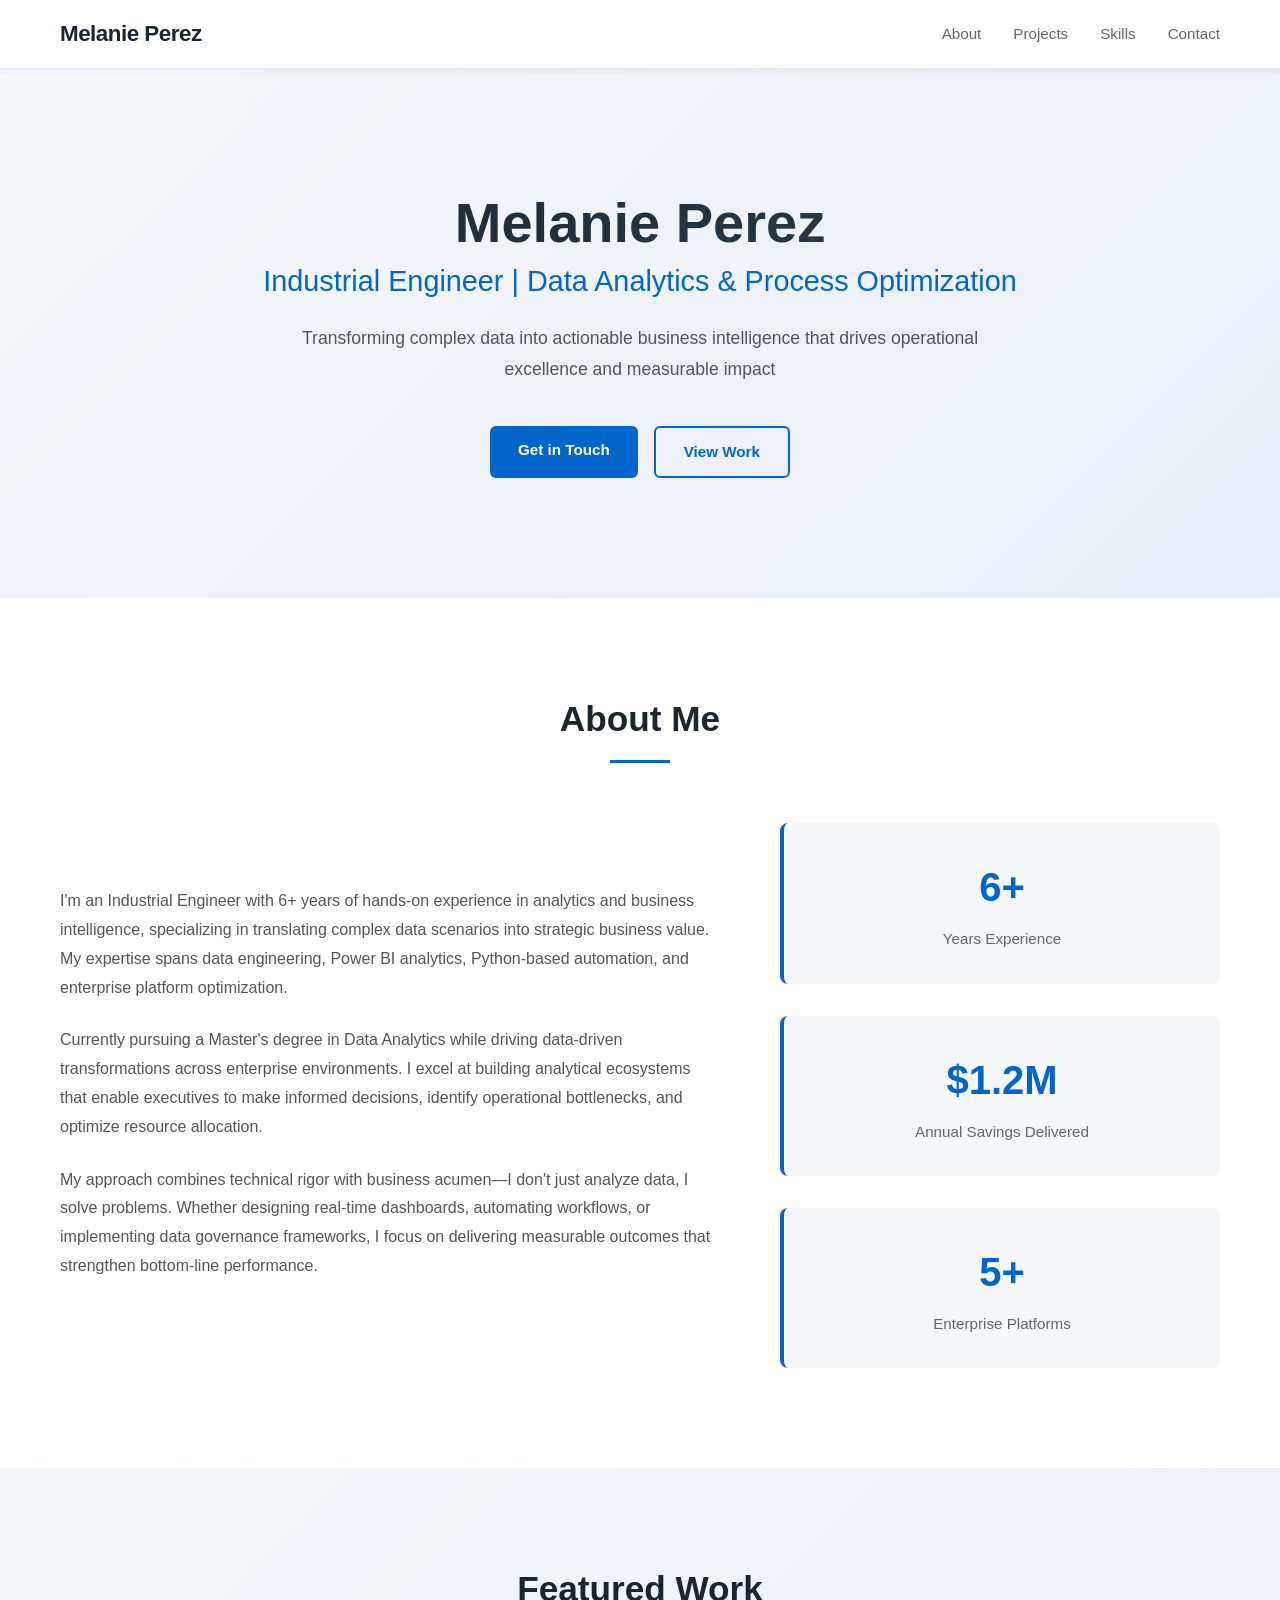
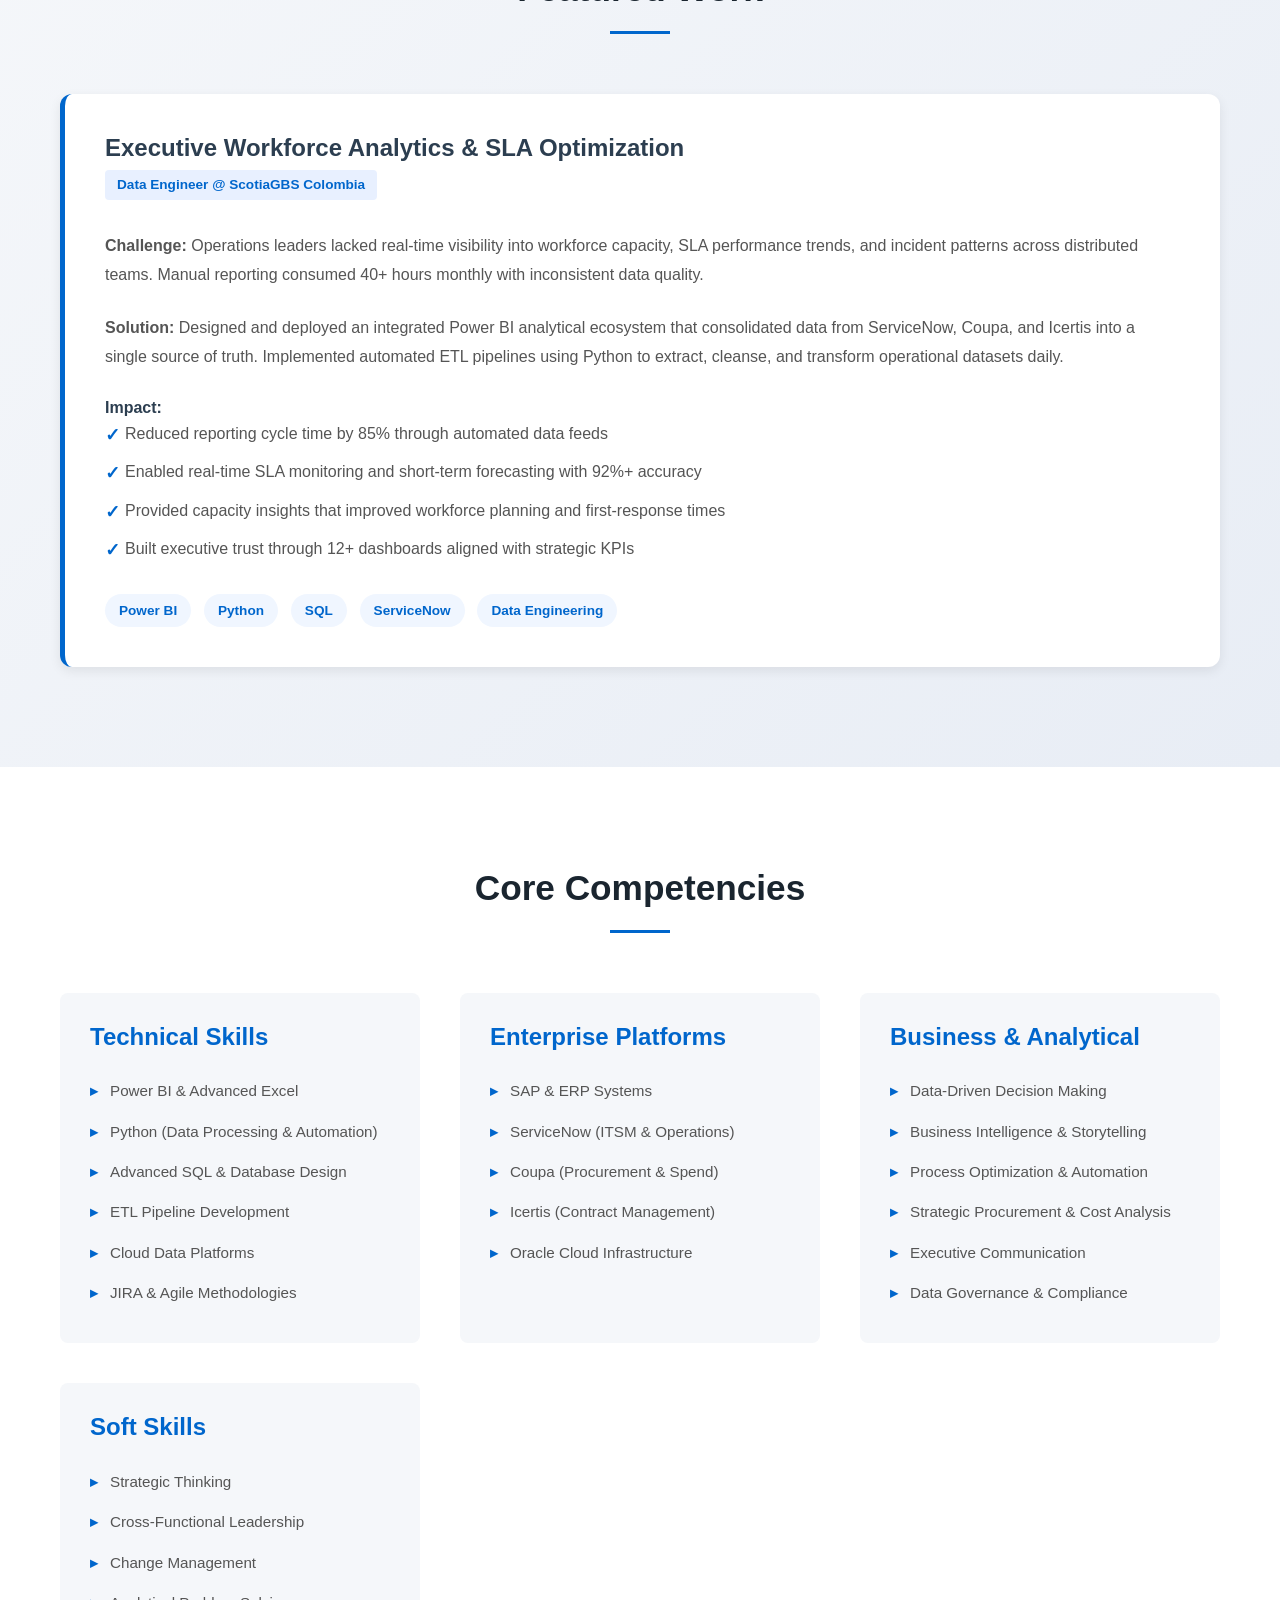
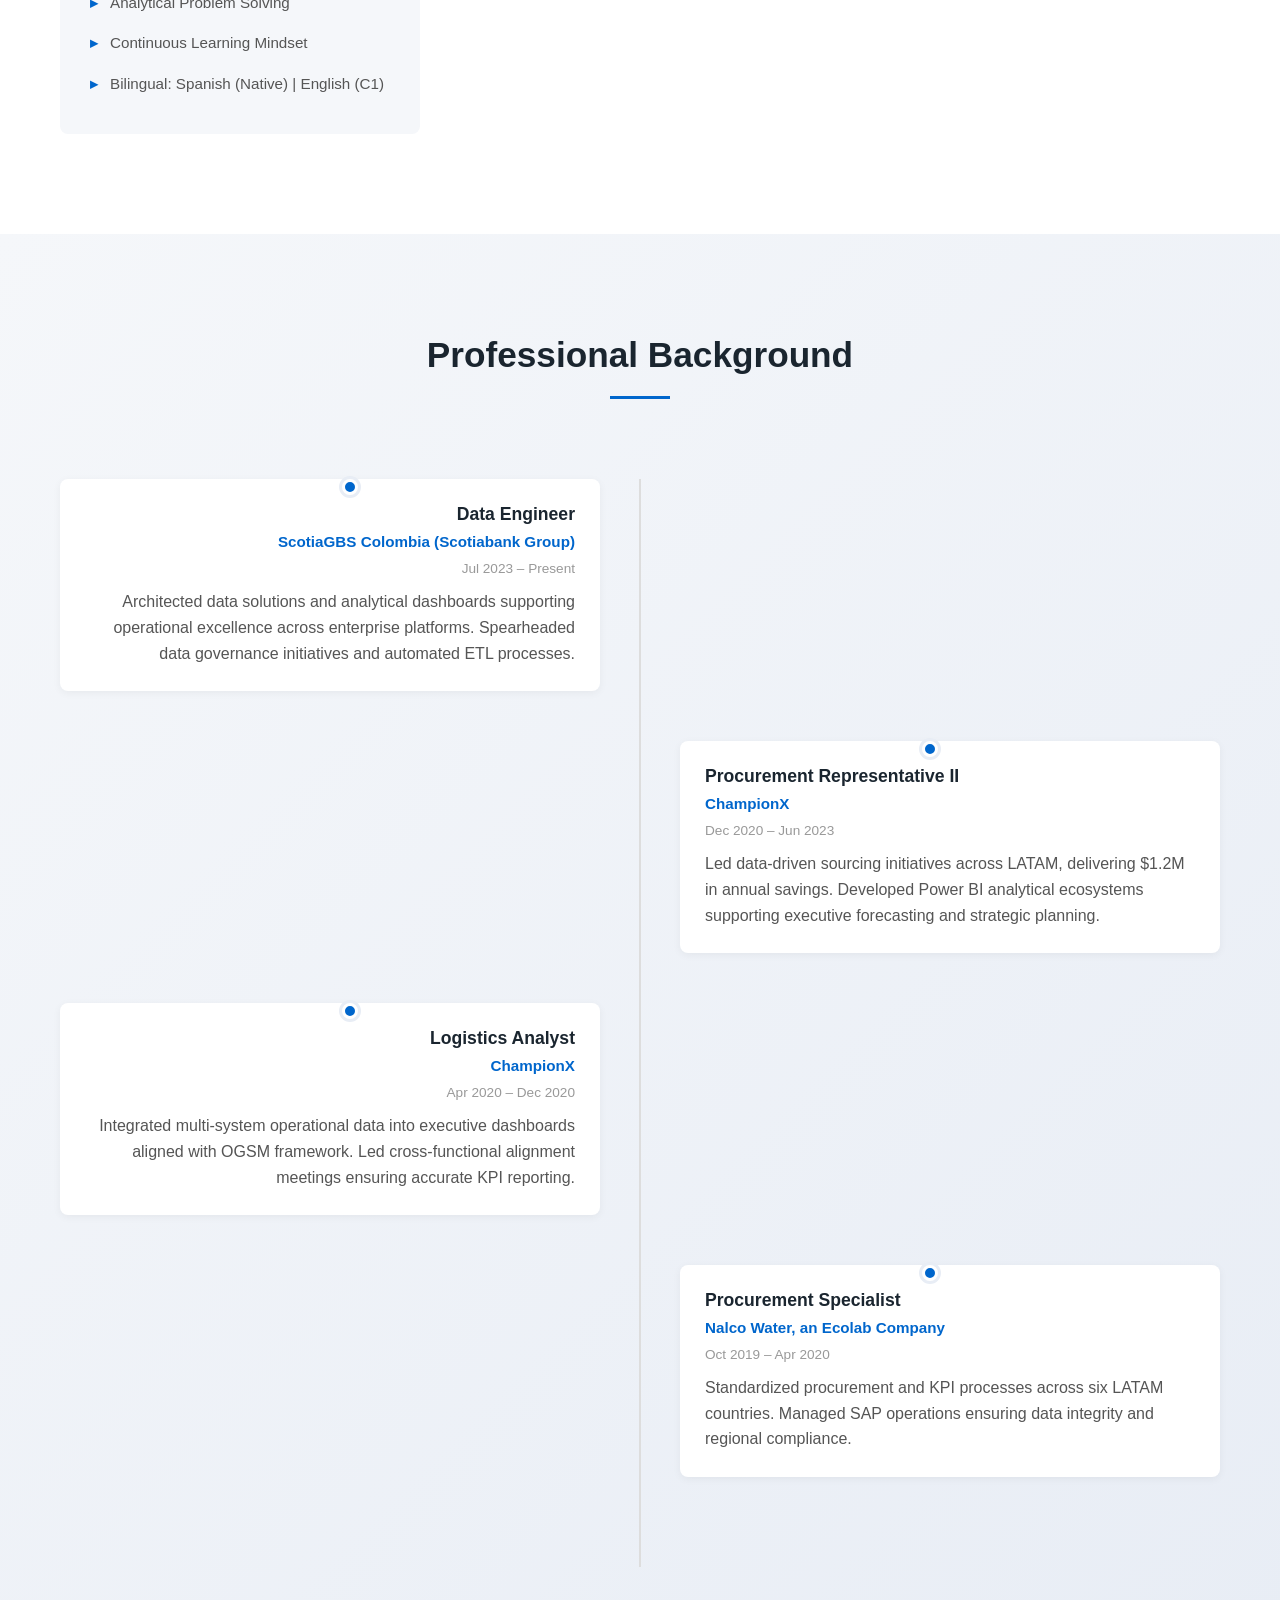
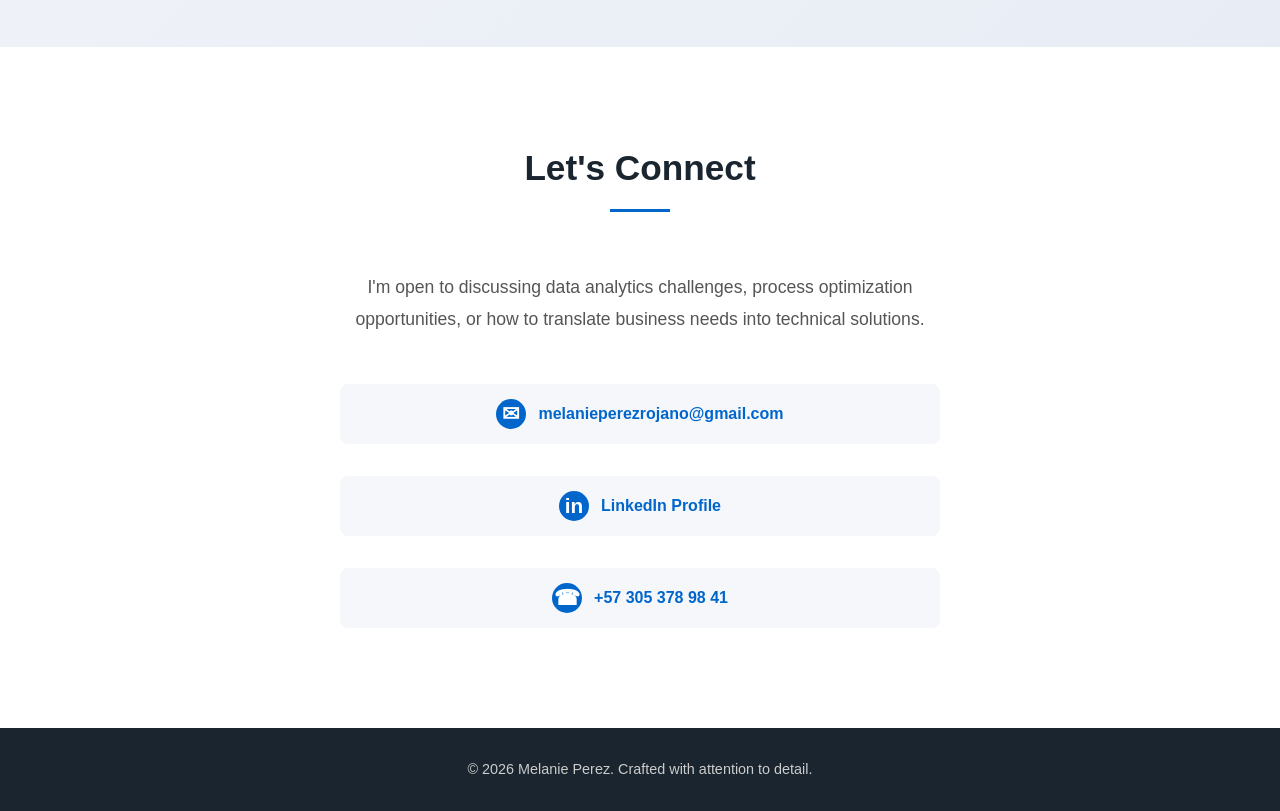
==== index.html @ 0c7823be "Add files via upload" ====
<!DOCTYPE html>
<html lang="en">
<head>
    <meta charset="UTF-8">
    <meta name="viewport" content="width=device-width, initial-scale=1.0">
    <title>Melanie Perez | Data Analytics & Process Optimization</title>
    <link rel="stylesheet" href="style.css">
</head>
<body>
    <!-- Navigation -->
    <nav class="navbar">
        <div class="container">
            <div class="nav-brand">Melanie Perez</div>
            <ul class="nav-links">
                <li><a href="#about">About</a></li>
                <li><a href="#projects">Projects</a></li>
                <li><a href="#skills">Skills</a></li>
                <li><a href="#contact">Contact</a></li>
            </ul>
        </div>
    </nav>

    <!-- Hero Section -->
    <section class="hero">
        <div class="container">
            <div class="hero-content">
                <h1>Melanie Perez</h1>
                <h2>Industrial Engineer | Data Analytics & Process Optimization</h2>
                <p class="hero-tagline">Transforming complex data into actionable business intelligence that drives operational excellence and measurable impact</p>
                <div class="hero-cta">
                    <a href="#contact" class="btn btn-primary">Get in Touch</a>
                    <a href="#projects" class="btn btn-secondary">View Work</a>
                </div>
            </div>
        </div>
    </section>

    <!-- About Section -->
    <section id="about" class="about">
        <div class="container">
            <h2 class="section-title">About Me</h2>
            <div class="about-content">
                <div class="about-text">
                    <p>I'm an Industrial Engineer with 6+ years of hands-on experience in analytics and business intelligence, specializing in translating complex data scenarios into strategic business value. My expertise spans data engineering, Power BI analytics, Python-based automation, and enterprise platform optimization.</p>
                    
                    <p>Currently pursuing a Master's degree in Data Analytics while driving data-driven transformations across enterprise environments. I excel at building analytical ecosystems that enable executives to make informed decisions, identify operational bottlenecks, and optimize resource allocation.</p>
                    
                    <p>My approach combines technical rigor with business acumen—I don't just analyze data, I solve problems. Whether designing real-time dashboards, automating workflows, or implementing data governance frameworks, I focus on delivering measurable outcomes that strengthen bottom-line performance.</p>
                </div>
                <div class="about-metrics">
                    <div class="metric">
                        <span class="metric-number">6+</span>
                        <span class="metric-label">Years Experience</span>
                    </div>
                    <div class="metric">
                        <span class="metric-number">$1.2M</span>
                        <span class="metric-label">Annual Savings Delivered</span>
                    </div>
                    <div class="metric">
                        <span class="metric-number">5+</span>
                        <span class="metric-label">Enterprise Platforms</span>
                    </div>
                </div>
            </div>
        </div>
    </section>

    <!-- Featured Project -->
    <section id="projects" class="featured-project">
        <div class="container">
            <h2 class="section-title">Featured Work</h2>
            <div class="project-card">
                <div class="project-header">
                    <h3>Executive Workforce Analytics & SLA Optimization</h3>
                    <span class="project-role">Data Engineer @ ScotiaGBS Colombia</span>
                </div>
                <div class="project-body">
                    <p class="project-challenge"><strong>Challenge:</strong> Operations leaders lacked real-time visibility into workforce capacity, SLA performance trends, and incident patterns across distributed teams. Manual reporting consumed 40+ hours monthly with inconsistent data quality.</p>
                    
                    <p class="project-solution"><strong>Solution:</strong> Designed and deployed an integrated Power BI analytical ecosystem that consolidated data from ServiceNow, Coupa, and Icertis into a single source of truth. Implemented automated ETL pipelines using Python to extract, cleanse, and transform operational datasets daily.</p>
                    
                    <div class="project-impact">
                        <strong>Impact:</strong>
                        <ul>
                            <li>Reduced reporting cycle time by 85% through automated data feeds</li>
                            <li>Enabled real-time SLA monitoring and short-term forecasting with 92%+ accuracy</li>
                            <li>Provided capacity insights that improved workforce planning and first-response times</li>
                            <li>Built executive trust through 12+ dashboards aligned with strategic KPIs</li>
                        </ul>
                    </div>
                </div>
                <div class="project-tech">
                    <span class="tech-tag">Power BI</span>
                    <span class="tech-tag">Python</span>
                    <span class="tech-tag">SQL</span>
                    <span class="tech-tag">ServiceNow</span>
                    <span class="tech-tag">Data Engineering</span>
                </div>
            </div>
        </div>
    </section>

    <!-- Skills Section -->
    <section id="skills" class="skills">
        <div class="container">
            <h2 class="section-title">Core Competencies</h2>
            <div class="skills-grid">
                <div class="skill-category">
                    <h3>Technical Skills</h3>
                    <ul>
                        <li>Power BI & Advanced Excel</li>
                        <li>Python (Data Processing & Automation)</li>
                        <li>Advanced SQL & Database Design</li>
                        <li>ETL Pipeline Development</li>
                        <li>Cloud Data Platforms</li>
                        <li>JIRA & Agile Methodologies</li>
                    </ul>
                </div>
                <div class="skill-category">
                    <h3>Enterprise Platforms</h3>
                    <ul>
                        <li>SAP & ERP Systems</li>
                        <li>ServiceNow (ITSM & Operations)</li>
                        <li>Coupa (Procurement & Spend)</li>
                        <li>Icertis (Contract Management)</li>
                        <li>Oracle Cloud Infrastructure</li>
                    </ul>
                </div>
                <div class="skill-category">
                    <h3>Business & Analytical</h3>
                    <ul>
                        <li>Data-Driven Decision Making</li>
                        <li>Business Intelligence & Storytelling</li>
                        <li>Process Optimization & Automation</li>
                        <li>Strategic Procurement & Cost Analysis</li>
                        <li>Executive Communication</li>
                        <li>Data Governance & Compliance</li>
                    </ul>
                </div>
                <div class="skill-category">
                    <h3>Soft Skills</h3>
                    <ul>
                        <li>Strategic Thinking</li>
                        <li>Cross-Functional Leadership</li>
                        <li>Change Management</li>
                        <li>Analytical Problem Solving</li>
                        <li>Continuous Learning Mindset</li>
                        <li>Bilingual: Spanish (Native) | English (C1)</li>
                    </ul>
                </div>
            </div>
        </div>
    </section>

    <!-- Experience Highlights -->
    <section class="experience">
        <div class="container">
            <h2 class="section-title">Professional Background</h2>
            <div class="experience-timeline">
                <div class="timeline-item">
                    <div class="timeline-marker"></div>
                    <div class="timeline-content">
                        <h4>Data Engineer</h4>
                        <p class="timeline-company">ScotiaGBS Colombia (Scotiabank Group)</p>
                        <p class="timeline-period">Jul 2023 – Present</p>
                        <p>Architected data solutions and analytical dashboards supporting operational excellence across enterprise platforms. Spearheaded data governance initiatives and automated ETL processes.</p>
                    </div>
                </div>
                <div class="timeline-item">
                    <div class="timeline-marker"></div>
                    <div class="timeline-content">
                        <h4>Procurement Representative II</h4>
                        <p class="timeline-company">ChampionX</p>
                        <p class="timeline-period">Dec 2020 – Jun 2023</p>
                        <p>Led data-driven sourcing initiatives across LATAM, delivering $1.2M in annual savings. Developed Power BI analytical ecosystems supporting executive forecasting and strategic planning.</p>
                    </div>
                </div>
                <div class="timeline-item">
                    <div class="timeline-marker"></div>
                    <div class="timeline-content">
                        <h4>Logistics Analyst</h4>
                        <p class="timeline-company">ChampionX</p>
                        <p class="timeline-period">Apr 2020 – Dec 2020</p>
                        <p>Integrated multi-system operational data into executive dashboards aligned with OGSM framework. Led cross-functional alignment meetings ensuring accurate KPI reporting.</p>
                    </div>
                </div>
                <div class="timeline-item">
                    <div class="timeline-marker"></div>
                    <div class="timeline-content">
                        <h4>Procurement Specialist</h4>
                        <p class="timeline-company">Nalco Water, an Ecolab Company</p>
                        <p class="timeline-period">Oct 2019 – Apr 2020</p>
                        <p>Standardized procurement and KPI processes across six LATAM countries. Managed SAP operations ensuring data integrity and regional compliance.</p>
                    </div>
                </div>
            </div>
        </div>
    </section>

    <!-- Contact Section -->
    <section id="contact" class="contact">
        <div class="container">
            <h2 class="section-title">Let's Connect</h2>
            <div class="contact-content">
                <p>I'm open to discussing data analytics challenges, process optimization opportunities, or how to translate business needs into technical solutions.</p>
                <div class="contact-links">
                    <a href="mailto:melanieperezrojano@gmail.com" class="contact-link">
                        <span class="contact-icon">✉</span>
                        <span>melanieperezrojano@gmail.com</span>
                    </a>
                    <a href="https://www.linkedin.com/in/melanieperezrojano" target="_blank" class="contact-link">
                        <span class="contact-icon">in</span>
                        <span>LinkedIn Profile</span>
                    </a>
                    <a href="tel:+573053789841" class="contact-link">
                        <span class="contact-icon">☎</span>
                        <span>+57 305 378 98 41</span>
                    </a>
                </div>
            </div>
        </div>
    </section>

    <!-- Footer -->
    <footer class="footer">
        <div class="container">
            <p>&copy; 2026 Melanie Perez. Crafted with attention to detail.</p>
        </div>
    </footer>

    <script>
        // Smooth scroll behavior
        document.querySelectorAll('a[href^="#"]').forEach(anchor => {
            anchor.addEventListener('click', function (e) {
                e.preventDefault();
                const target = document.querySelector(this.getAttribute('href'));
                if (target) {
                    target.scrollIntoView({
                        behavior: 'smooth',
                        block: 'start'
                    });
                }
            });
        });

        // Active nav link
        window.addEventListener('scroll', function() {
            let current = '';
            const sections = document.querySelectorAll('section');
            
            sections.forEach(section => {
                const sectionTop = section.offsetTop;
                if (pageYOffset >= sectionTop - 60) {
                    current = section.getAttribute('id');
                }
            });

            document.querySelectorAll('.nav-links a').forEach(link => {
                link.classList.remove('active');
                if (link.getAttribute('href').slice(1) === current) {
                    link.classList.add('active');
                }
            });
        });
    </script>
</body>
</html>
---- style.css ----
/* ============================================
   RESET & BASE STYLES
   ============================================ */

* {
    margin: 0;
    padding: 0;
    box-sizing: border-box;
}

html {
    scroll-behavior: smooth;
}

body {
    font-family: -apple-system, BlinkMacSystemFont, 'Segoe UI', 'Roboto', 'Oxygen', 'Ubuntu', 'Cantarell', sans-serif;
    line-height: 1.6;
    color: #2c3e50;
    background-color: #fafafa;
}

.container {
    max-width: 1200px;
    margin: 0 auto;
    padding: 0 20px;
}

/* ============================================
   TYPOGRAPHY
   ============================================ */

h1, h2, h3, h4, h5, h6 {
    line-height: 1.2;
    font-weight: 600;
}

h1 {
    font-size: 3.5rem;
    color: #1a252f;
}

h2 {
    font-size: 2.2rem;
    color: #1a252f;
}

h3 {
    font-size: 1.5rem;
    color: #2c3e50;
}

h4 {
    font-size: 1.1rem;
    color: #2c3e50;
}

p {
    color: #555;
    margin-bottom: 1rem;
}

a {
    color: #0066cc;
    text-decoration: none;
    transition: color 0.3s ease;
}

a:hover {
    color: #0052a3;
}

/* ============================================
   NAVIGATION
   ============================================ */

.navbar {
    position: sticky;
    top: 0;
    background-color: #fff;
    border-bottom: 1px solid #e8edf5;
    z-index: 100;
    box-shadow: 0 2px 8px rgba(0, 0, 0, 0.05);
}

.navbar .container {
    display: flex;
    justify-content: space-between;
    align-items: center;
    padding: 1rem 20px;
}

.nav-brand {
    font-size: 1.4rem;
    font-weight: 700;
    color: #1a252f;
    letter-spacing: -0.5px;
}

.nav-links {
    display: flex;
    list-style: none;
    gap: 2rem;
}

.nav-links a {
    font-size: 0.95rem;
    color: #666;
    font-weight: 500;
    position: relative;
    transition: color 0.3s ease;
}

.nav-links a:hover,
.nav-links a.active {
    color: #0066cc;
}

.nav-links a.active::after {
    content: '';
    position: absolute;
    bottom: -10px;
    left: 0;
    right: 0;
    height: 2px;
    background-color: #0066cc;
}

/* ============================================
   HERO SECTION
   ============================================ */

.hero {
    padding: 120px 0;
    background: linear-gradient(135deg, #f5f7fa 0%, #e8edf5 100%);
    text-align: center;
}

.hero-content h1 {
    margin-bottom: 0.5rem;
    background: linear-gradient(135deg, #1a252f 0%, #2c3e50 100%);
    -webkit-background-clip: text;
    -webkit-text-fill-color: transparent;
    background-clip: text;
}

.hero-content h2 {
    font-size: 1.8rem;
    color: #0066cc;
    font-weight: 500;
    margin-bottom: 1.5rem;
}

.hero-tagline {
    font-size: 1.1rem;
    color: #555;
    max-width: 700px;
    margin: 1.5rem auto 2.5rem;
    line-height: 1.8;
    font-weight: 400;
}

.hero-cta {
    display: flex;
    gap: 1rem;
    justify-content: center;
    flex-wrap: wrap;
}

/* ============================================
   BUTTONS
   ============================================ */

.btn {
    display: inline-block;
    padding: 12px 28px;
    font-size: 0.95rem;
    font-weight: 600;
    border-radius: 6px;
    transition: all 0.3s ease;
    cursor: pointer;
    border: none;
}

.btn-primary {
    background-color: #0066cc;
    color: #fff;
}

.btn-primary:hover {
    background-color: #0052a3;
    transform: translateY(-2px);
    box-shadow: 0 8px 16px rgba(0, 102, 204, 0.2);
}

.btn-secondary {
    background-color: transparent;
    color: #0066cc;
    border: 2px solid #0066cc;
}

.btn-secondary:hover {
    background-color: #f0f6ff;
    transform: translateY(-2px);
}

/* ============================================
   SECTIONS
   ============================================ */

section {
    padding: 100px 0;
}

.section-title {
    text-align: center;
    margin-bottom: 60px;
    position: relative;
}

.section-title::after {
    content: '';
    display: block;
    width: 60px;
    height: 3px;
    background-color: #0066cc;
    margin: 20px auto 0;
}

/* ============================================
   ABOUT SECTION
   ============================================ */

.about {
    background-color: #fff;
}

.about-content {
    display: grid;
    grid-template-columns: 1.5fr 1fr;
    gap: 60px;
    align-items: center;
}

.about-text p {
    margin-bottom: 1.5rem;
    line-height: 1.8;
    color: #555;
}

.about-metrics {
    display: grid;
    grid-template-columns: 1fr;
    gap: 2rem;
}

.metric {
    background-color: #f5f7fa;
    padding: 2rem;
    border-radius: 8px;
    border-left: 4px solid #0066cc;
    text-align: center;
}

.metric-number {
    display: block;
    font-size: 2.5rem;
    font-weight: 700;
    color: #0066cc;
    margin-bottom: 0.5rem;
}

.metric-label {
    display: block;
    color: #666;
    font-size: 0.95rem;
    font-weight: 500;
}

/* ============================================
   FEATURED PROJECT
   ============================================ */

.featured-project {
    background: linear-gradient(135deg, #f5f7fa 0%, #e8edf5 100%);
}

.project-card {
    background-color: #fff;
    border-radius: 12px;
    padding: 40px;
    box-shadow: 0 4px 12px rgba(0, 0, 0, 0.08);
    border-left: 5px solid #0066cc;
}

.project-header {
    margin-bottom: 2rem;
}

.project-header h3 {
    margin-bottom: 0.5rem;
}

.project-role {
    display: inline-block;
    background-color: #e8f0ff;
    color: #0066cc;
    padding: 4px 12px;
    border-radius: 4px;
    font-size: 0.85rem;
    font-weight: 600;
}

.project-body {
    margin-bottom: 2rem;
}

.project-challenge,
.project-solution {
    margin-bottom: 1.5rem;
    line-height: 1.8;
}

.project-impact ul {
    list-style: none;
    padding-left: 0;
}

.project-impact li {
    padding-left: 20px;
    margin-bottom: 0.8rem;
    position: relative;
    color: #555;
}

.project-impact li::before {
    content: '✓';
    position: absolute;
    left: 0;
    color: #0066cc;
    font-weight: bold;
    font-size: 1.1rem;
}

.project-tech {
    display: flex;
    flex-wrap: wrap;
    gap: 0.8rem;
}

.tech-tag {
    background-color: #f0f6ff;
    color: #0066cc;
    padding: 6px 14px;
    border-radius: 20px;
    font-size: 0.85rem;
    font-weight: 600;
}

/* ============================================
   SKILLS SECTION
   ============================================ */

.skills {
    background-color: #fff;
}

.skills-grid {
    display: grid;
    grid-template-columns: repeat(auto-fit, minmax(280px, 1fr));
    gap: 40px;
}

.skill-category {
    background-color: #f5f7fa;
    padding: 30px;
    border-radius: 8px;
    transition: transform 0.3s ease, box-shadow 0.3s ease;
}

.skill-category:hover {
    transform: translateY(-5px);
    box-shadow: 0 8px 16px rgba(0, 0, 0, 0.1);
}

.skill-category h3 {
    margin-bottom: 20px;
    color: #0066cc;
}

.skill-category ul {
    list-style: none;
    padding-left: 0;
}

.skill-category li {
    padding: 8px 0;
    padding-left: 20px;
    color: #555;
    position: relative;
    font-size: 0.95rem;
}

.skill-category li::before {
    content: '▸';
    position: absolute;
    left: 0;
    color: #0066cc;
    font-weight: bold;
}

/* ============================================
   EXPERIENCE SECTION
   ============================================ */

.experience {
    background: linear-gradient(135deg, #f5f7fa 0%, #e8edf5 100%);
}

.experience-timeline {
    position: relative;
    padding: 20px 0;
}

.experience-timeline::before {
    content: '';
    position: absolute;
    left: 50%;
    transform: translateX(-50%);
    width: 2px;
    height: 100%;
    background-color: #ddd;
}

.timeline-item {
    margin-bottom: 50px;
    position: relative;
}

.timeline-item:nth-child(odd) {
    margin-left: 0;
    margin-right: 50%;
    text-align: right;
    padding-right: 40px;
}

.timeline-item:nth-child(even) {
    margin-left: 50%;
    margin-right: 0;
    padding-left: 40px;
}

.timeline-marker {
    position: absolute;
    width: 16px;
    height: 16px;
    background-color: #0066cc;
    border: 3px solid #fff;
    border-radius: 50%;
    top: 0;
    left: 50%;
    transform: translateX(-50%);
    box-shadow: 0 0 0 3px #e8edf5;
}

.timeline-content {
    background-color: #fff;
    padding: 25px;
    border-radius: 8px;
    box-shadow: 0 2px 8px rgba(0, 0, 0, 0.05);
}

.timeline-content h4 {
    margin-bottom: 5px;
    color: #1a252f;
}

.timeline-company {
    color: #0066cc;
    font-weight: 600;
    font-size: 0.95rem;
    margin-bottom: 3px;
}

.timeline-period {
    color: #999;
    font-size: 0.85rem;
    margin-bottom: 10px;
}

.timeline-content p:last-child {
    margin-bottom: 0;
}

/* ============================================
   CONTACT SECTION
   ============================================ */

.contact {
    background-color: #fff;
    text-align: center;
}

.contact-content {
    max-width: 600px;
    margin: 0 auto;
}

.contact-content p {
    font-size: 1.1rem;
    margin-bottom: 3rem;
    line-height: 1.8;
}

.contact-links {
    display: flex;
    flex-direction: column;
    gap: 2rem;
}

.contact-link {
    display: inline-flex;
    align-items: center;
    justify-content: center;
    gap: 12px;
    font-size: 1rem;
    color: #0066cc;
    font-weight: 600;
    transition: all 0.3s ease;
    padding: 15px 30px;
    background-color: #f5f7fa;
    border-radius: 8px;
}

.contact-link:hover {
    background-color: #e8f0ff;
    transform: translateY(-2px);
    box-shadow: 0 4px 12px rgba(0, 102, 204, 0.15);
}

.contact-icon {
    font-size: 1.3rem;
    display: flex;
    align-items: center;
    justify-content: center;
    width: 30px;
    height: 30px;
    background-color: #0066cc;
    color: #fff;
    border-radius: 50%;
    font-weight: bold;
}

/* ============================================
   FOOTER
   ============================================ */

.footer {
    background-color: #1a252f;
    color: #ccc;
    text-align: center;
    padding: 30px 0;
    font-size: 0.9rem;
}

.footer p {
    color: #ccc;
    margin-bottom: 0;
}

/* ============================================
   RESPONSIVE DESIGN
   ============================================ */

@media (max-width: 768px) {
    h1 {
        font-size: 2.5rem;
    }

    h2 {
        font-size: 1.8rem;
    }

    h3 {
        font-size: 1.3rem;
    }

    .nav-links {
        gap: 1rem;
    }

    .nav-links a {
        font-size: 0.9rem;
    }

    .hero {
        padding: 80px 0;
    }

    .hero-content h2 {
        font-size: 1.4rem;
    }

    .hero-tagline {
        font-size: 1rem;
    }

    .hero-cta {
        flex-direction: column;
        align-items: center;
    }

    .btn {
        width: 100%;
        max-width: 300px;
    }

    section {
        padding: 60px 0;
    }

    .about-content {
        grid-template-columns: 1fr;
        gap: 40px;
    }

    .about-metrics {
        grid-template-columns: repeat(2, 1fr);
        gap: 1.5rem;
    }

    .skill-category {
        padding: 20px;
    }

    .experience-timeline::before {
        display: none;
    }

    .timeline-item,
    .timeline-item:nth-child(odd),
    .timeline-item:nth-child(even) {
        margin-left: 0;
        margin-right: 0;
        text-align: left;
        padding-left: 0;
        padding-right: 0;
    }

    .timeline-marker {
        position: static;
        display: none;
    }

    .timeline-content {
        padding: 20px;
    }

    .project-card {
        padding: 25px;
    }

    .project-tech {
        justify-content: flex-start;
    }

    .contact-links {
        gap: 1.5rem;
    }

    .contact-link {
        flex-direction: column;
    }
}

@media (max-width: 480px) {
    .container {
        padding: 0 15px;
    }

    h1 {
        font-size: 2rem;
    }

    h2 {
        font-size: 1.5rem;
    }

    .nav-brand {
        font-size: 1.2rem;
    }

    .nav-links {
        gap: 1rem;
    }

    .nav-links a {
        font-size: 0.85rem;
    }

    .hero {
        padding: 60px 0;
    }

    .hero-content h2 {
        font-size: 1.2rem;
    }

    .hero-tagline {
        font-size: 0.95rem;
    }

    .about-metrics {
        grid-template-columns: 1fr;
    }

    .metric-number {
        font-size: 2rem;
    }

    .skills-grid {
        grid-template-columns: 1fr;
        gap: 20px;
    }

    .contact-content p {
        font-size: 1rem;
    }

    .contact-link {
        padding: 12px 20px;
    }

    section {
        padding: 50px 0;
    }

    .section-title {
        margin-bottom: 40px;
    }
}
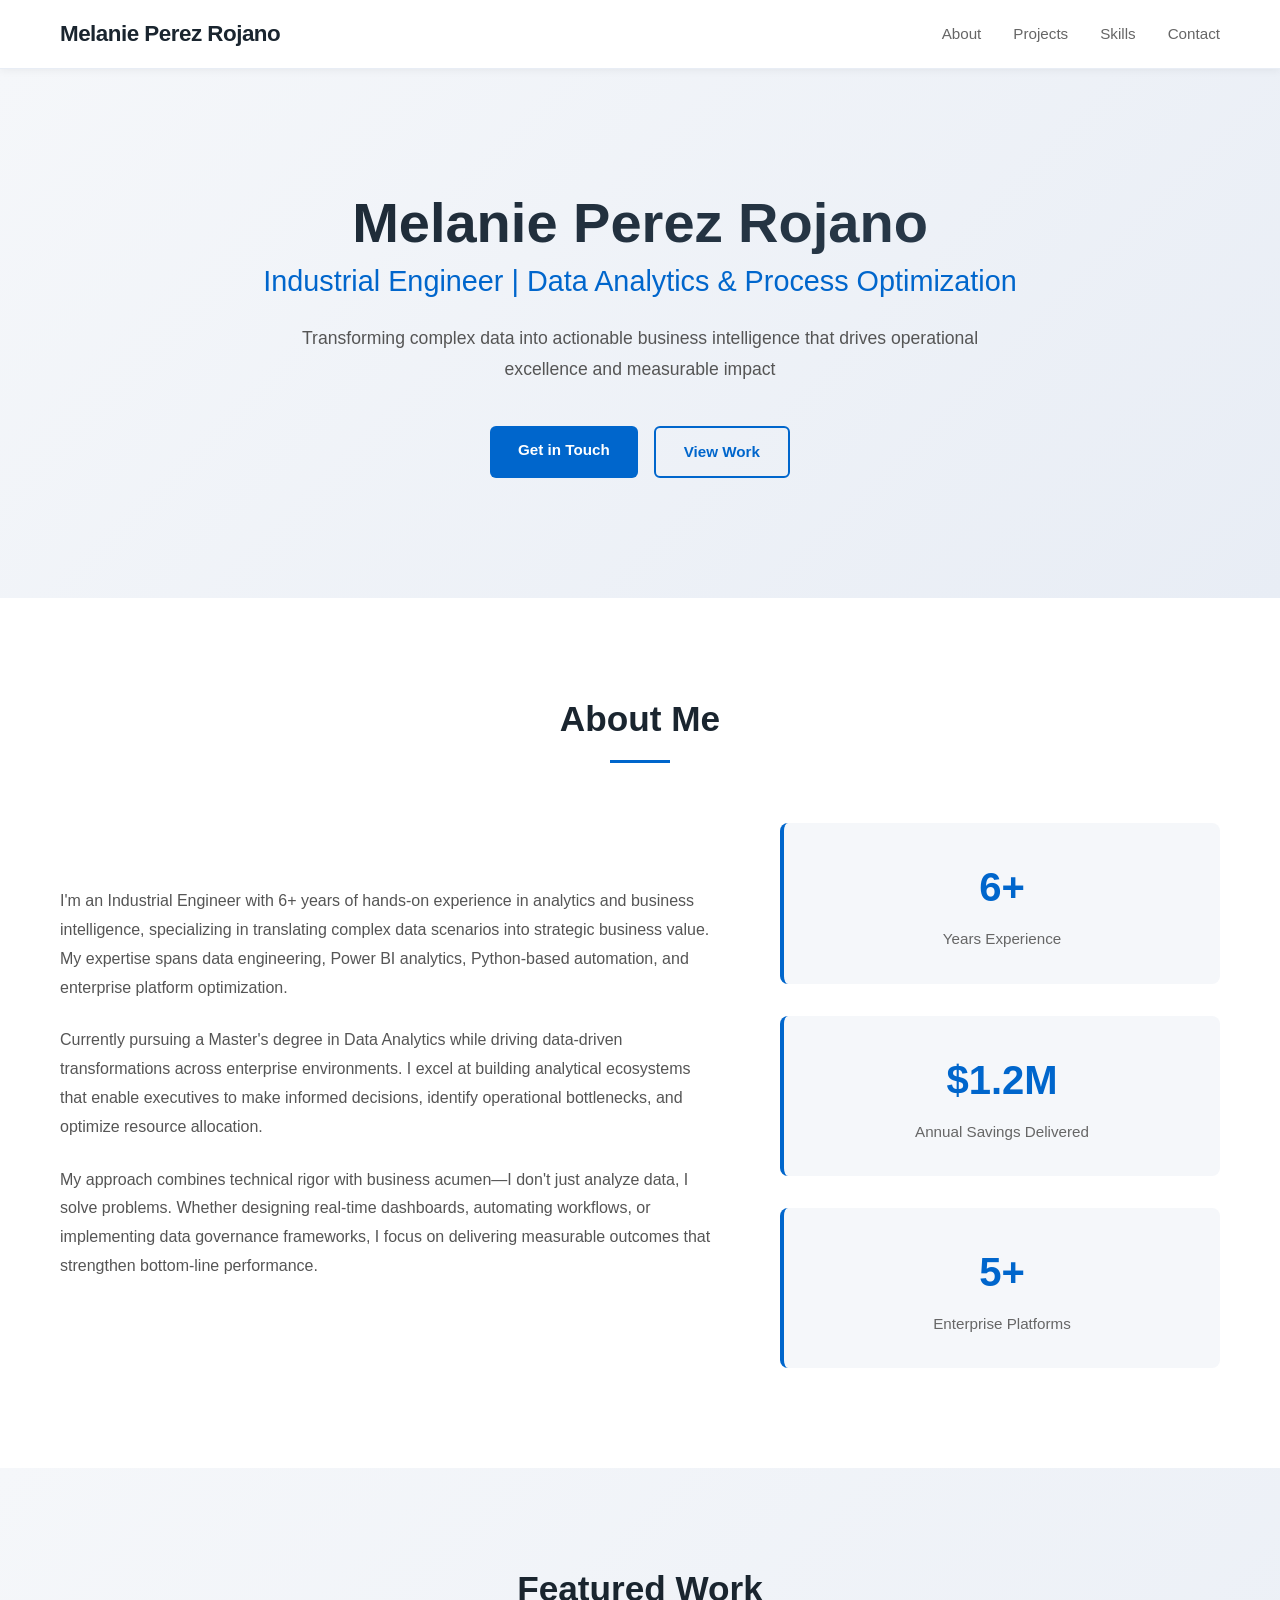
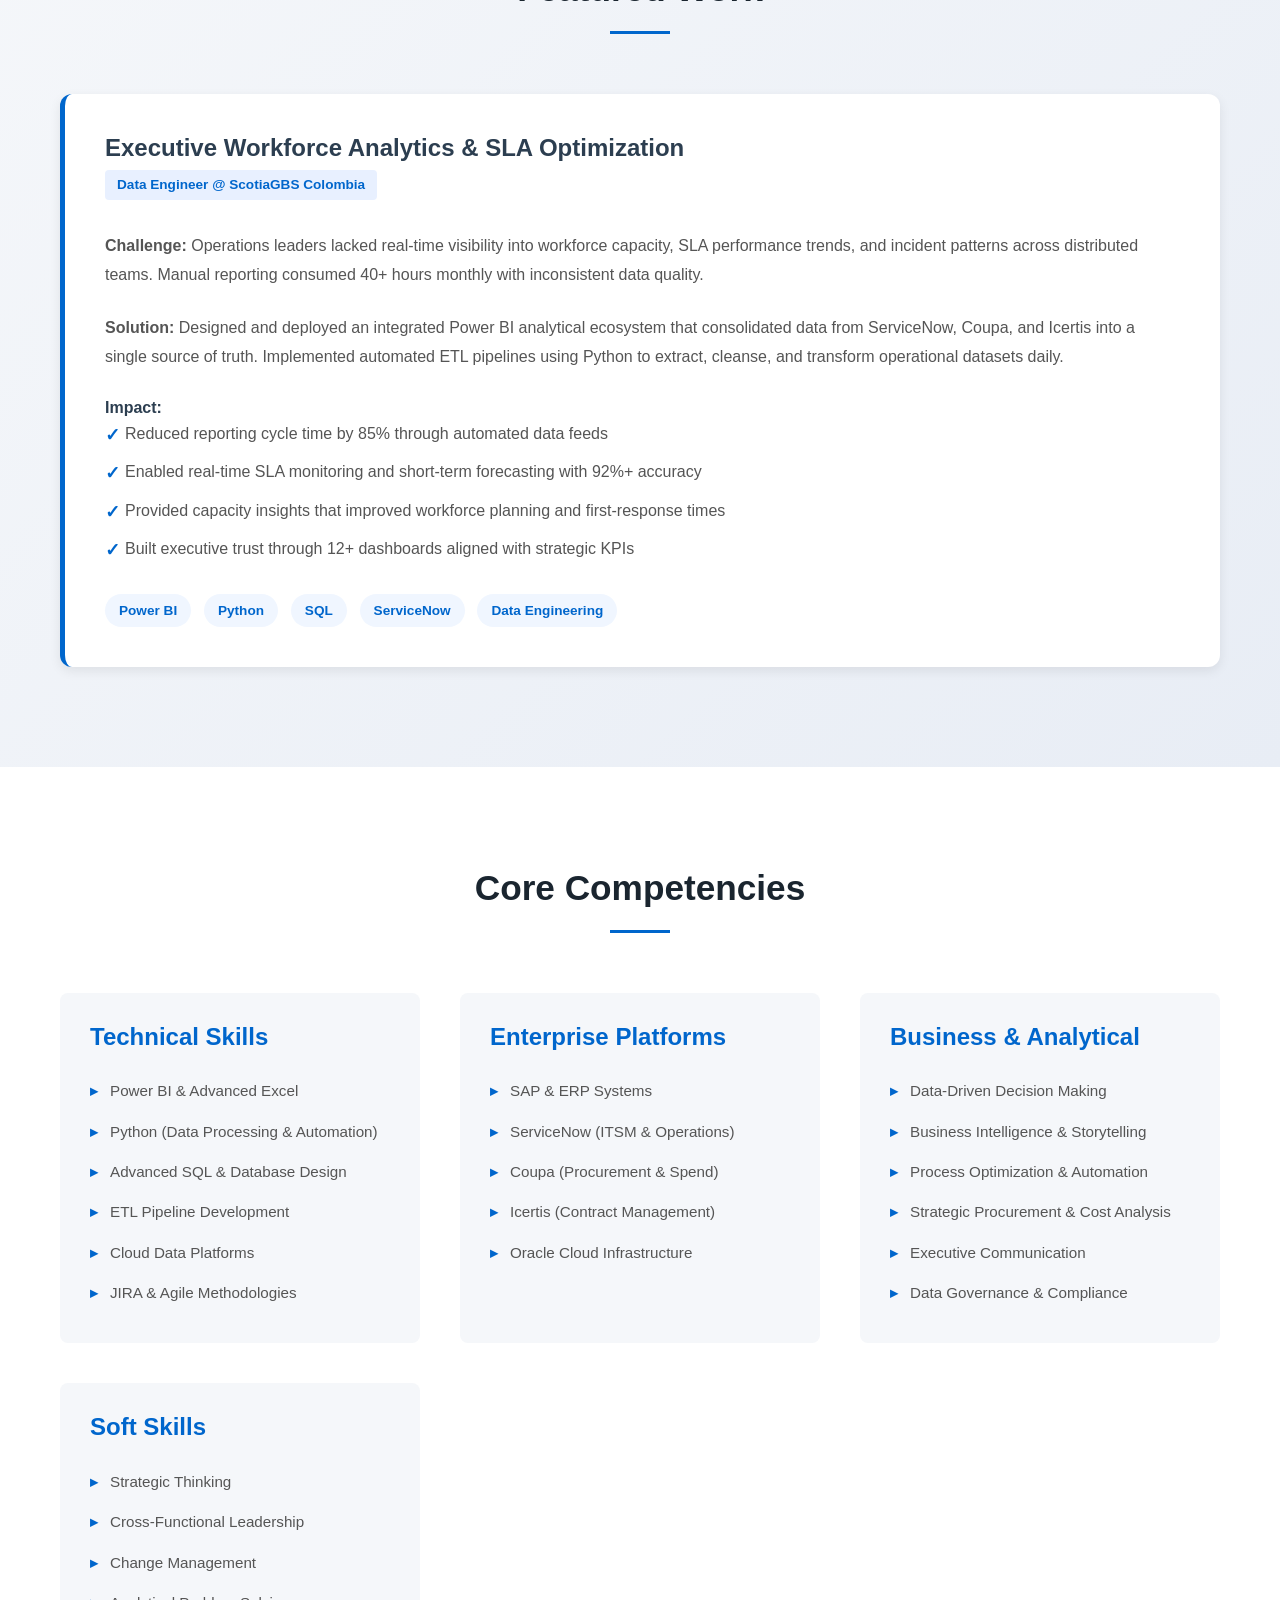
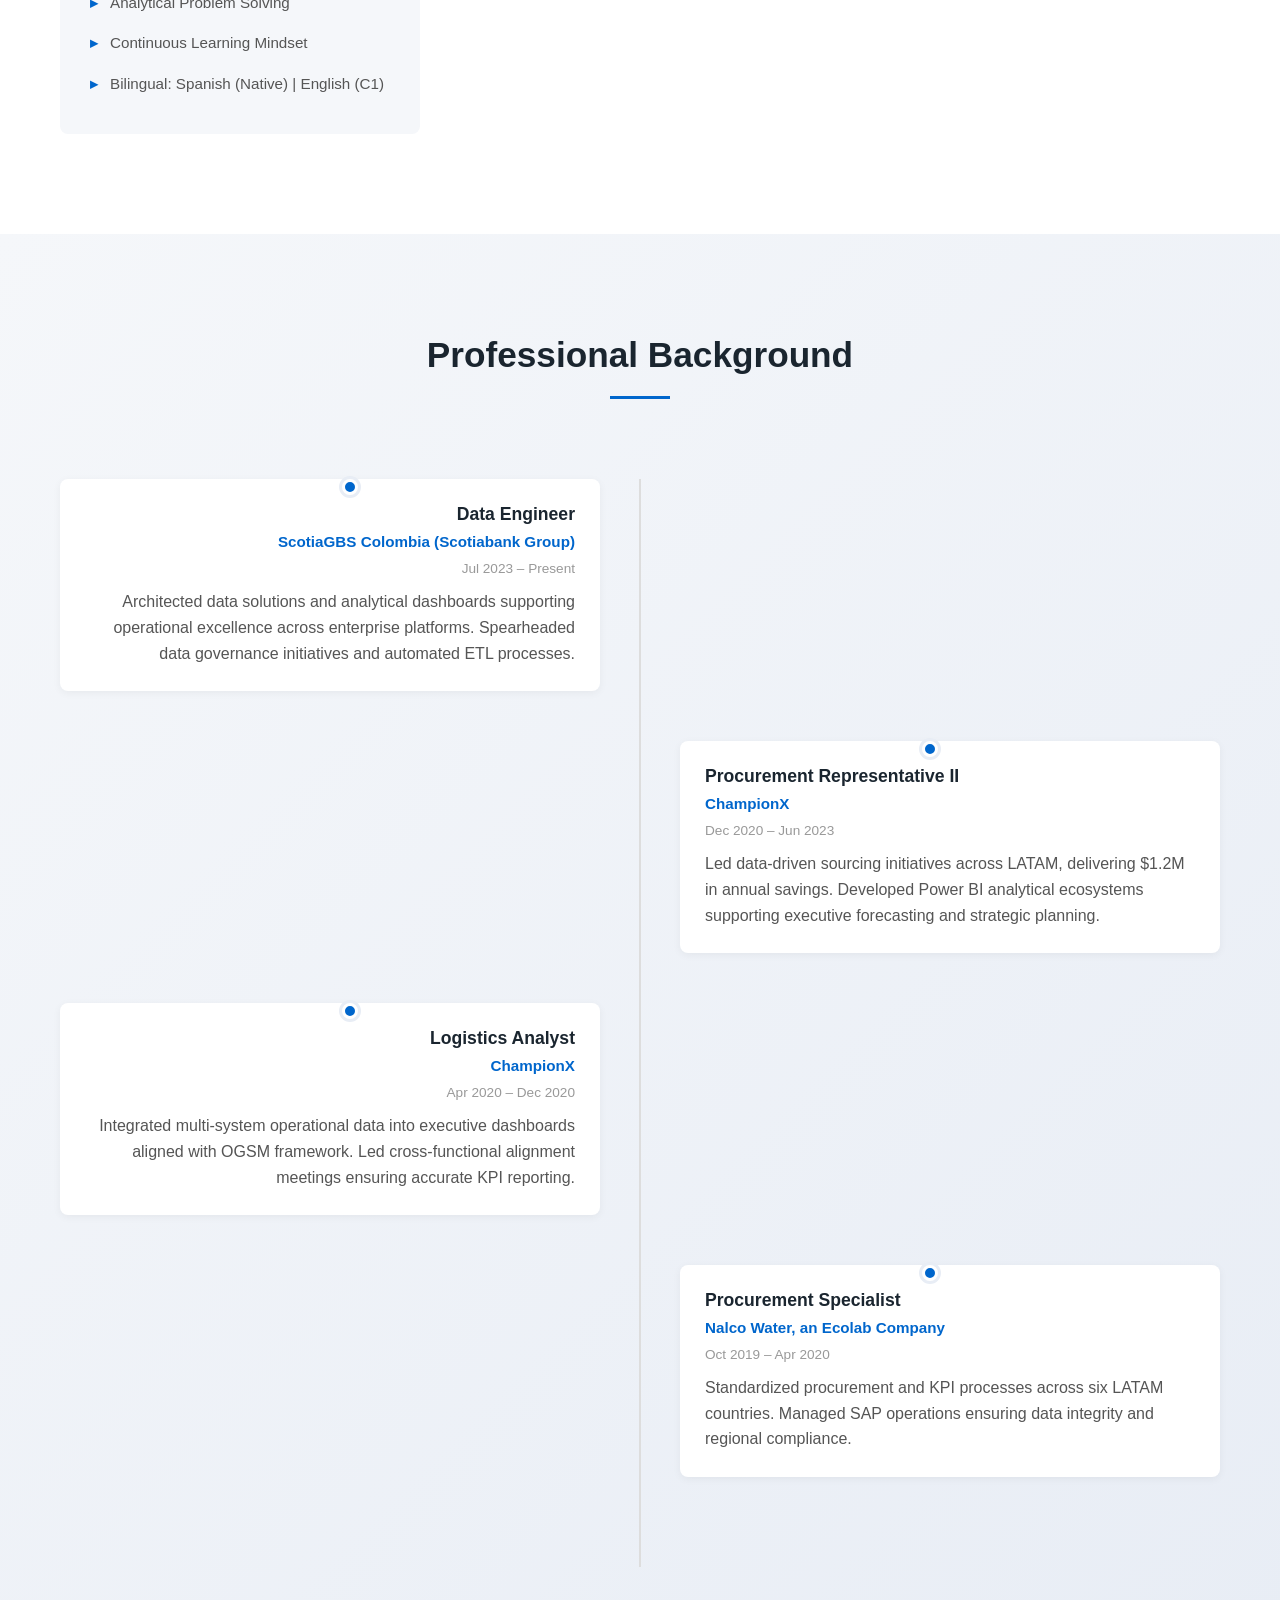
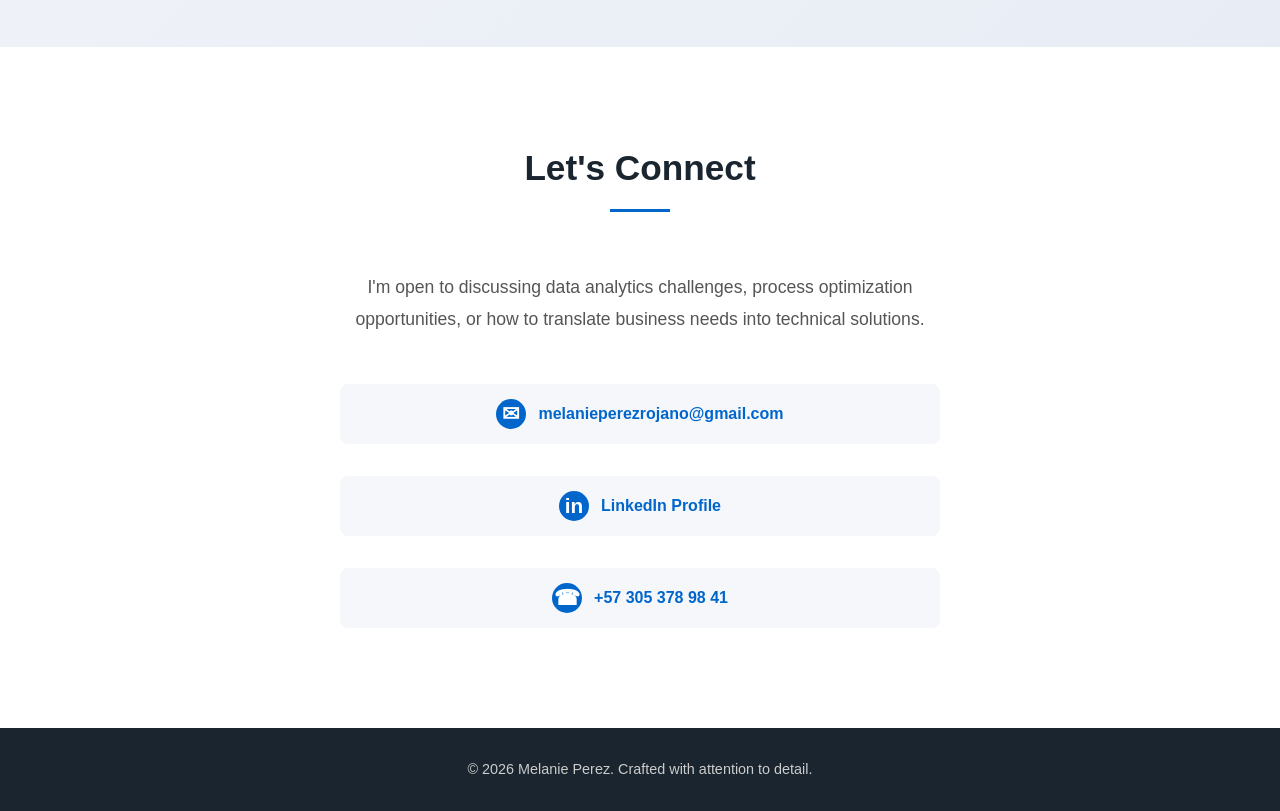
==== commit 188be549: "Update index.html" ====
--- a/index.html
+++ b/index.html
@@ -10,7 +10,7 @@
     <!-- Navigation -->
     <nav class="navbar">
         <div class="container">
-            <div class="nav-brand">Melanie Perez</div>
+            <div class="nav-brand">Melanie Perez Rojano</div>
             <ul class="nav-links">
                 <li><a href="#about">About</a></li>
                 <li><a href="#projects">Projects</a></li>
@@ -24,7 +24,7 @@
     <section class="hero">
         <div class="container">
             <div class="hero-content">
-                <h1>Melanie Perez</h1>
+                <h1>Melanie Perez Rojano</h1>
                 <h2>Industrial Engineer | Data Analytics & Process Optimization</h2>
                 <p class="hero-tagline">Transforming complex data into actionable business intelligence that drives operational excellence and measurable impact</p>
                 <div class="hero-cta">
@@ -264,4 +264,5 @@
         });
     </script>
 </body>
-</html>+
+</html>
